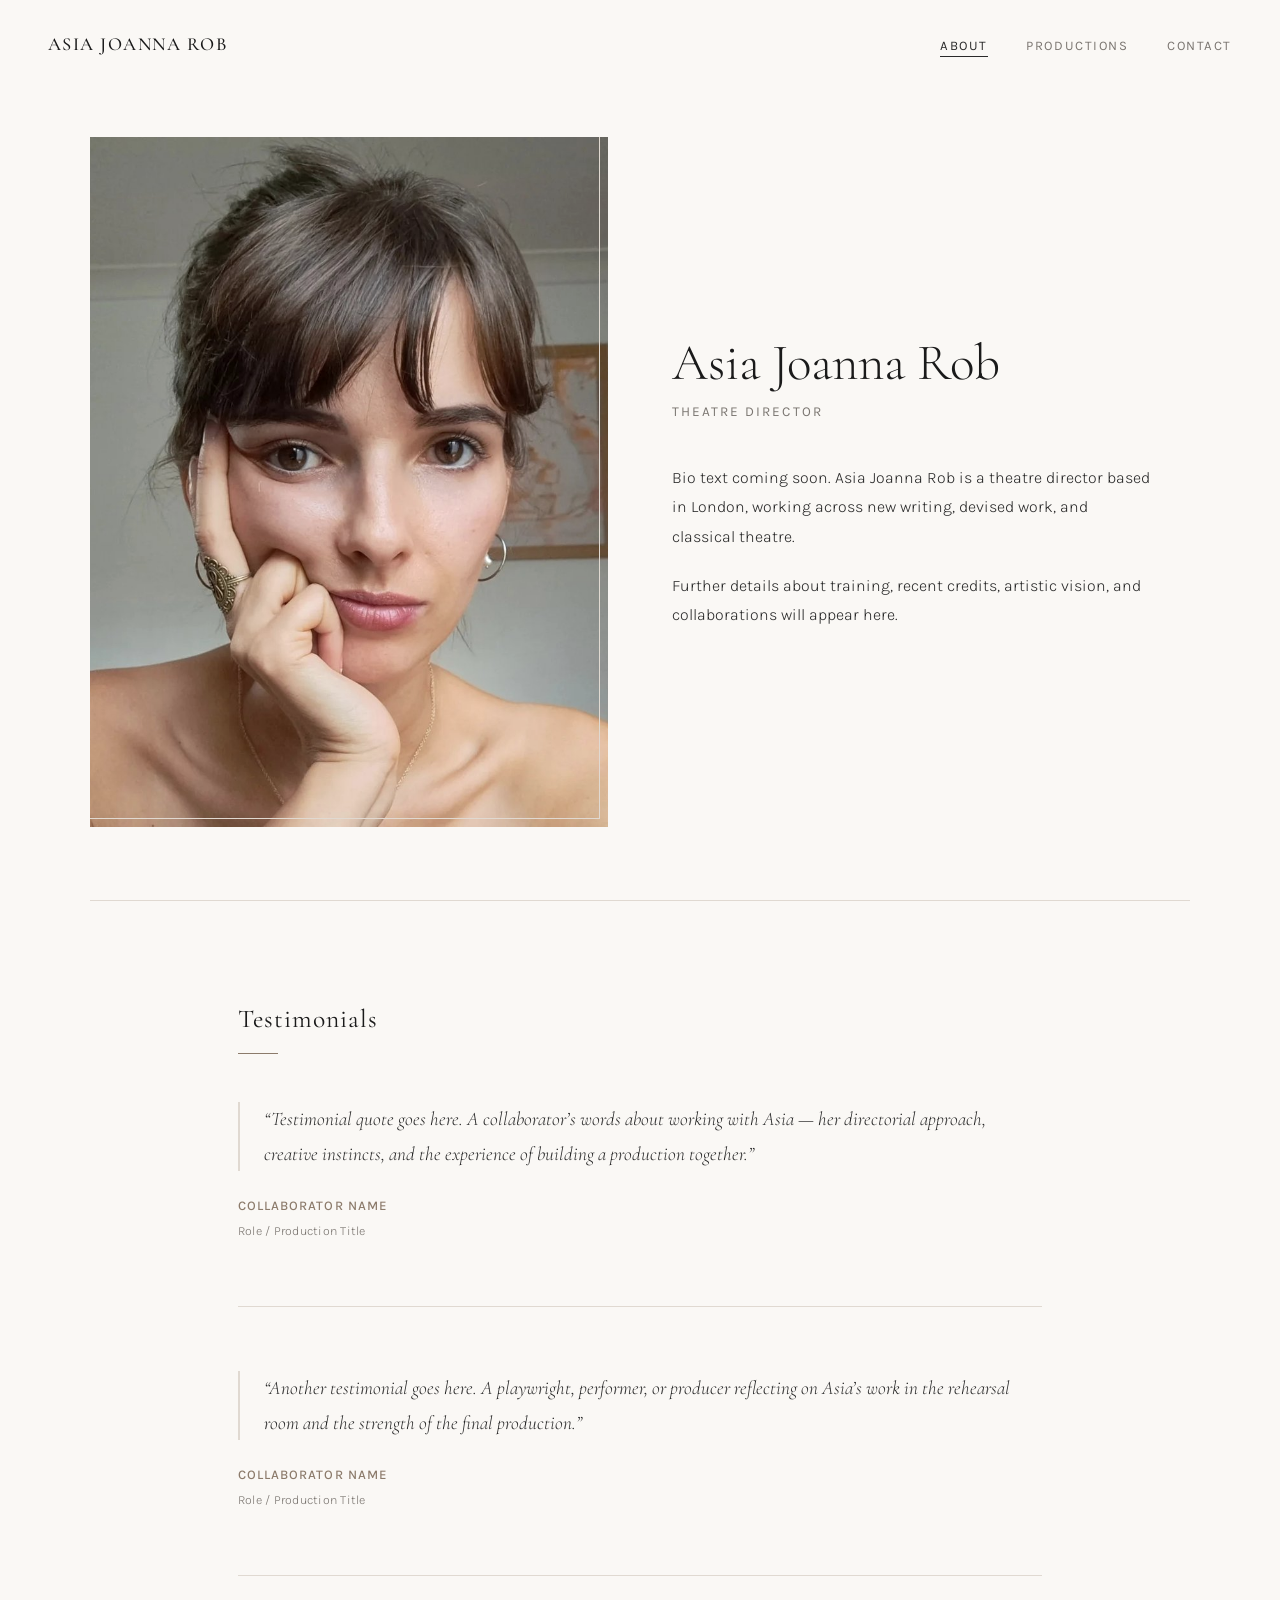
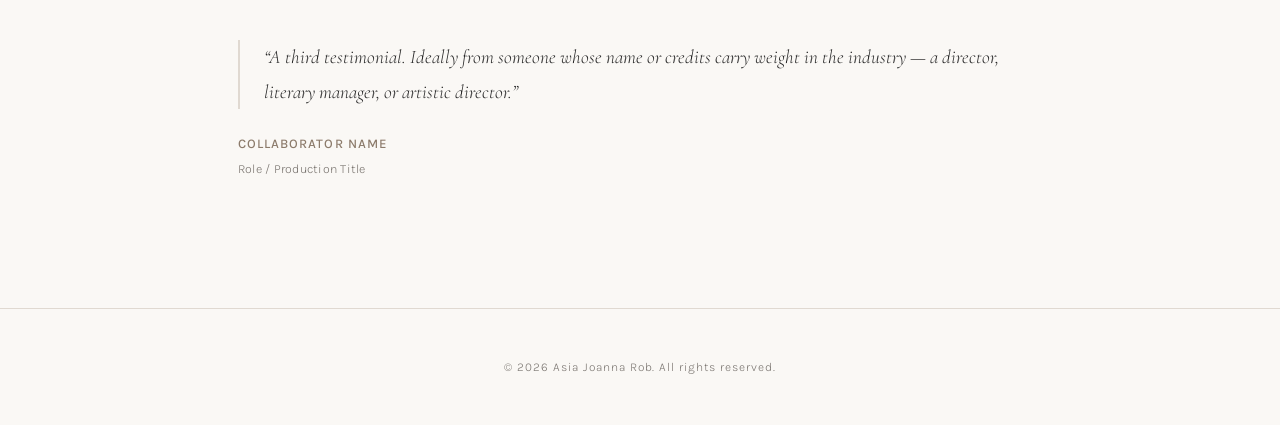
==== index.html @ 61a6a807 "Update index.html" ====
<!DOCTYPE html>
<html lang="en">
<head>
  <meta charset="UTF-8">
  <meta name="viewport" content="width=device-width, initial-scale=1.0">
  <title>Asia Joanna Rob — Theatre Director</title>
  <style>
/* =========================================
   Asia Joanna Rob — Portfolio
   Aesthetic: Refined theatrical minimalism
   ========================================= */

@import url('https://fonts.googleapis.com/css2?family=Cormorant+Garamond:ital,wght@0,300;0,400;0,500;0,600;1,300;1,400;1,500&family=Karla:wght@300;400;500&display=swap');

:root {
  --cream: #F5F0EB;
  --warm-white: #FAF8F5;
  --charcoal: #2A2A2A;
  --soft-black: #1A1A1A;
  --muted: #7A7570;
  --accent: #8C7B6B;
  --border: #E0D9D1;
  --serif: 'Cormorant Garamond', Georgia, serif;
  --sans: 'Karla', 'Helvetica Neue', sans-serif;
}

*, *::before, *::after {
  margin: 0;
  padding: 0;
  box-sizing: border-box;
}

html {
  scroll-behavior: smooth;
  font-size: 16px;
}

body {
  font-family: var(--sans);
  font-weight: 300;
  color: var(--charcoal);
  background-color: var(--warm-white);
  line-height: 1.7;
  -webkit-font-smoothing: antialiased;
}

::selection {
  background: var(--accent);
  color: var(--warm-white);
}

a {
  color: inherit;
  text-decoration: none;
}

img {
  max-width: 100%;
  display: block;
}

/* ---- NAV ---- */

.site-nav {
  position: fixed;
  top: 0;
  left: 0;
  right: 0;
  z-index: 100;
  padding: 1.8rem 3rem;
  display: flex;
  justify-content: space-between;
  align-items: center;
  background: rgba(250, 248, 245, 0.92);
  backdrop-filter: blur(12px);
  -webkit-backdrop-filter: blur(12px);
  border-bottom: 1px solid transparent;
  transition: border-color 0.4s ease, padding 0.3s ease;
}

.site-nav.scrolled {
  border-bottom-color: var(--border);
  padding: 1.2rem 3rem;
}

.site-nav__name {
  font-family: var(--serif);
  font-size: 1.15rem;
  font-weight: 500;
  letter-spacing: 0.08em;
  text-transform: uppercase;
  color: var(--soft-black);
}

.site-nav__links {
  display: flex;
  gap: 2.4rem;
  list-style: none;
}

.site-nav__links a {
  font-family: var(--sans);
  font-size: 0.82rem;
  font-weight: 400;
  letter-spacing: 0.12em;
  text-transform: uppercase;
  color: var(--muted);
  position: relative;
  transition: color 0.3s ease;
}

.site-nav__links a::after {
  content: '';
  position: absolute;
  bottom: -4px;
  left: 0;
  width: 0;
  height: 1px;
  background: var(--charcoal);
  transition: width 0.3s ease;
}

.site-nav__links a:hover,
.site-nav__links a.active {
  color: var(--charcoal);
}

.site-nav__links a:hover::after,
.site-nav__links a.active::after {
  width: 100%;
}

/* Mobile nav toggle */
.nav-toggle {
  display: none;
  background: none;
  border: none;
  cursor: pointer;
  width: 28px;
  height: 20px;
  position: relative;
}

.nav-toggle span {
  display: block;
  width: 100%;
  height: 1.5px;
  background: var(--charcoal);
  position: absolute;
  left: 0;
  transition: all 0.3s ease;
}

.nav-toggle span:nth-child(1) { top: 0; }
.nav-toggle span:nth-child(2) { top: 50%; transform: translateY(-50%); }
.nav-toggle span:nth-child(3) { bottom: 0; }

.nav-toggle.open span:nth-child(1) {
  top: 50%;
  transform: translateY(-50%) rotate(45deg);
}
.nav-toggle.open span:nth-child(2) { opacity: 0; }
.nav-toggle.open span:nth-child(3) {
  bottom: 50%;
  transform: translateY(50%) rotate(-45deg);
}

/* ---- HERO ---- */

.hero {
  min-height: 100vh;
  display: flex;
  align-items: center;
  justify-content: center;
  padding: 8rem 3rem 4rem;
}

.hero__inner {
  max-width: 1100px;
  width: 100%;
  display: grid;
  grid-template-columns: 1fr 1fr;
  gap: 4rem;
  align-items: center;
}

.hero__image-wrap {
  position: relative;
  overflow: hidden;
}

.hero__image-wrap::before {
  content: '';
  position: absolute;
  top: -8px;
  left: -8px;
  right: 8px;
  bottom: 8px;
  border: 1px solid var(--border);
  z-index: 1;
  pointer-events: none;
}

.hero__image {
  width: 100%;
  aspect-ratio: 3/4;
  object-fit: cover;
  filter: grayscale(10%) contrast(1.02);
  transition: filter 0.6s ease;
}

.hero__image:hover {
  filter: grayscale(0%) contrast(1.05);
}

.hero__text h1 {
  font-family: var(--serif);
  font-size: 3.2rem;
  font-weight: 300;
  line-height: 1.15;
  color: var(--soft-black);
  margin-bottom: 0.4rem;
}

.hero__text .subtitle {
  font-family: var(--sans);
  font-size: 0.85rem;
  font-weight: 400;
  letter-spacing: 0.15em;
  text-transform: uppercase;
  color: var(--muted);
  margin-bottom: 2.5rem;
}

.hero__text .bio {
  font-size: 1rem;
  line-height: 1.85;
  color: var(--charcoal);
  max-width: 480px;
}

.hero__text .bio p + p {
  margin-top: 1.2rem;
}

.hero__text .bio em {
  font-style: italic;
}

/* ---- SECTIONS ---- */

.section {
  padding: 6rem 3rem;
  max-width: 1100px;
  margin: 0 auto;
}

.section--wide {
  max-width: 1200px;
}

.section__heading {
  font-family: var(--serif);
  font-size: 1.6rem;
  font-weight: 400;
  letter-spacing: 0.04em;
  color: var(--soft-black);
  margin-bottom: 3rem;
  position: relative;
  display: inline-block;
}

.section__heading::after {
  content: '';
  display: block;
  width: 40px;
  height: 1px;
  background: var(--accent);
  margin-top: 0.8rem;
}

.divider {
  width: 100%;
  height: 1px;
  background: var(--border);
  max-width: 1100px;
  margin: 0 auto;
}

/* ---- TESTIMONIALS ---- */

.testimonials {
  padding: 6rem 3rem;
  max-width: 900px;
  margin: 0 auto;
}

.testimonial {
  margin-bottom: 4rem;
  padding-bottom: 4rem;
  border-bottom: 1px solid var(--border);
}

.testimonial:last-child {
  border-bottom: none;
  margin-bottom: 0;
  padding-bottom: 0;
}

.testimonial__quote {
  font-family: var(--serif);
  font-size: 1.2rem;
  font-weight: 300;
  font-style: italic;
  line-height: 1.8;
  color: var(--charcoal);
  margin-bottom: 1.5rem;
  position: relative;
  padding-left: 1.5rem;
  border-left: 2px solid var(--border);
}

.testimonial__attribution {
  font-family: var(--sans);
  font-size: 0.82rem;
  font-weight: 500;
  letter-spacing: 0.08em;
  text-transform: uppercase;
  color: var(--accent);
}

.testimonial__role {
  font-family: var(--sans);
  font-size: 0.78rem;
  font-weight: 300;
  color: var(--muted);
  margin-top: 0.2rem;
  text-transform: none;
  letter-spacing: 0.02em;
}

/* ---- PRODUCTIONS ---- */

.productions-grid {
  display: grid;
  grid-template-columns: repeat(auto-fill, minmax(320px, 1fr));
  gap: 2.5rem;
}

.production-card {
  position: relative;
  overflow: hidden;
  background: var(--cream);
  transition: transform 0.3s ease;
}

.production-card:hover {
  transform: translateY(-3px);
}

.production-card__image {
  width: 100%;
  aspect-ratio: 16/10;
  object-fit: cover;
  background: var(--border);
  transition: filter 0.4s ease;
}

.production-card:hover .production-card__image {
  filter: contrast(1.05);
}

.production-card__info {
  padding: 1.5rem;
}

.production-card__title {
  font-family: var(--serif);
  font-size: 1.3rem;
  font-weight: 400;
  font-style: italic;
  color: var(--soft-black);
  margin-bottom: 0.3rem;
}

.production-card__meta {
  font-family: var(--sans);
  font-size: 0.78rem;
  font-weight: 400;
  letter-spacing: 0.06em;
  text-transform: uppercase;
  color: var(--muted);
  line-height: 1.6;
}

.production-card__desc {
  font-size: 0.9rem;
  line-height: 1.7;
  color: var(--charcoal);
  margin-top: 0.8rem;
}

/* Placeholder image state */
.production-card__placeholder {
  width: 100%;
  aspect-ratio: 16/10;
  background: linear-gradient(135deg, var(--cream) 0%, var(--border) 100%);
  display: flex;
  align-items: center;
  justify-content: center;
  font-family: var(--serif);
  font-size: 1rem;
  font-style: italic;
  color: var(--muted);
}

/* ---- CONTACT ---- */

.contact-content {
  max-width: 600px;
}

.contact-content p {
  font-size: 1.05rem;
  line-height: 1.85;
  margin-bottom: 2rem;
}

.contact-content a.email-link {
  font-family: var(--serif);
  font-size: 1.6rem;
  font-weight: 400;
  color: var(--soft-black);
  border-bottom: 1px solid var(--border);
  padding-bottom: 4px;
  transition: border-color 0.3s ease;
  display: inline-block;
}

.contact-content a.email-link:hover {
  border-color: var(--charcoal);
}

.contact-socials {
  margin-top: 3rem;
  display: flex;
  gap: 1.5rem;
}

.contact-socials a {
  font-size: 0.82rem;
  font-weight: 400;
  letter-spacing: 0.1em;
  text-transform: uppercase;
  color: var(--muted);
  transition: color 0.3s ease;
}

.contact-socials a:hover {
  color: var(--charcoal);
}

/* ---- FOOTER ---- */

.site-footer {
  padding: 3rem;
  text-align: center;
  font-size: 0.75rem;
  letter-spacing: 0.08em;
  color: var(--muted);
  border-top: 1px solid var(--border);
  margin-top: 2rem;
}

/* ---- PAGE HEADER (non-home pages) ---- */

.page-header {
  padding: 10rem 3rem 4rem;
  max-width: 1100px;
  margin: 0 auto;
}

.page-header h1 {
  font-family: var(--serif);
  font-size: 2.8rem;
  font-weight: 300;
  color: var(--soft-black);
}

.page-header h1::after {
  content: '';
  display: block;
  width: 50px;
  height: 1px;
  background: var(--accent);
  margin-top: 1rem;
}

/* ---- ANIMATIONS ---- */

.fade-in {
  opacity: 0;
  transform: translateY(20px);
  transition: opacity 0.8s ease, transform 0.8s ease;
}

.fade-in.visible {
  opacity: 1;
  transform: translateY(0);
}

.stagger-1 { transition-delay: 0.1s; }
.stagger-2 { transition-delay: 0.25s; }
.stagger-3 { transition-delay: 0.4s; }
.stagger-4 { transition-delay: 0.55s; }

/* ---- RESPONSIVE ---- */

@media (max-width: 768px) {
  .site-nav {
    padding: 1.4rem 1.5rem;
  }

  .site-nav.scrolled {
    padding: 1rem 1.5rem;
  }

  .site-nav__links {
    position: fixed;
    top: 0;
    left: 0;
    right: 0;
    bottom: 0;
    background: var(--warm-white);
    flex-direction: column;
    align-items: center;
    justify-content: center;
    gap: 2rem;
    opacity: 0;
    pointer-events: none;
    transition: opacity 0.3s ease;
  }

  .site-nav__links.open {
    opacity: 1;
    pointer-events: all;
  }

  .site-nav__links a {
    font-size: 1rem;
    letter-spacing: 0.15em;
  }

  .nav-toggle {
    display: block;
    z-index: 101;
  }

  .hero {
    padding: 7rem 1.5rem 3rem;
    min-height: auto;
  }

  .hero__inner {
    grid-template-columns: 1fr;
    gap: 2.5rem;
  }

  .hero__text h1 {
    font-size: 2.4rem;
  }

  .page-header {
    padding: 8rem 1.5rem 3rem;
  }

  .page-header h1 {
    font-size: 2rem;
  }

  .section,
  .testimonials {
    padding: 4rem 1.5rem;
  }

  .productions-grid {
    grid-template-columns: 1fr;
  }

  .section__heading {
    font-size: 1.35rem;
  }

  .testimonial__quote {
    font-size: 1.05rem;
  }

  .contact-content a.email-link {
    font-size: 1.2rem;
  }
}

@media (max-width: 480px) {
  .hero__text h1 {
    font-size: 2rem;
  }

  .site-nav__name {
    font-size: 0.95rem;
  }
}

</style>
</head>
<body>

  <!-- NAV -->
  <nav class="site-nav" id="nav">
    <a href="index.html" class="site-nav__name">Asia Joanna Rob</a>
    <button class="nav-toggle" id="navToggle" aria-label="Toggle menu">
      <span></span><span></span><span></span>
    </button>
    <ul class="site-nav__links" id="navLinks">
      <li><a href="index.html" class="active">About</a></li>
      <li><a href="productions.html">Productions</a></li>
      <li><a href="contact.html">Contact</a></li>
    </ul>
  </nav>

  <!-- HERO / ABOUT -->
  <section class="hero">
    <div class="hero__inner">
      <div class="hero__image-wrap fade-in">
      <img src="591775529_18542290525037859_8936374319807735660_n.jpg" alt="Asia Joanna Rob" class="hero__image">
      </div>
      <div class="hero__text fade-in stagger-2">
        <h1>Asia Joanna Rob</h1>
        <p class="subtitle">Theatre Director</p>
        <div class="bio">
          <p>
            Bio text coming soon. Asia Joanna Rob is a theatre director based in London,
            working across new writing, devised work, and classical theatre.
          </p>
          <p>
            <!-- REPLACE: Add full bio here when content is provided -->
            Further details about training, recent credits, artistic vision, and
            collaborations will appear here.
          </p>
        </div>
      </div>
    </div>
  </section>

  <div class="divider"></div>

  <!-- TESTIMONIALS -->
  <section class="testimonials">
    <h2 class="section__heading fade-in">Testimonials</h2>

    <div class="testimonial fade-in">
      <p class="testimonial__quote">
        <!-- REPLACE: Add real testimonial quote -->
        &ldquo;Testimonial quote goes here. A collaborator&rsquo;s words about working with
        Asia — her directorial approach, creative instincts, and the experience of building
        a production together.&rdquo;
      </p>
      <p class="testimonial__attribution">Collaborator Name</p>
      <p class="testimonial__role">Role / Production Title</p>
    </div>

    <div class="testimonial fade-in">
      <p class="testimonial__quote">
        <!-- REPLACE: Add real testimonial quote -->
        &ldquo;Another testimonial goes here. A playwright, performer, or producer reflecting
        on Asia&rsquo;s work in the rehearsal room and the strength of the final production.&rdquo;
      </p>
      <p class="testimonial__attribution">Collaborator Name</p>
      <p class="testimonial__role">Role / Production Title</p>
    </div>

    <div class="testimonial fade-in">
      <p class="testimonial__quote">
        <!-- REPLACE: Add real testimonial quote -->
        &ldquo;A third testimonial. Ideally from someone whose name or credits carry weight
        in the industry — a director, literary manager, or artistic director.&rdquo;
      </p>
      <p class="testimonial__attribution">Collaborator Name</p>
      <p class="testimonial__role">Role / Production Title</p>
    </div>
  </section>

  <!-- FOOTER -->
  <footer class="site-footer">
    &copy; 2026 Asia Joanna Rob. All rights reserved.
  </footer>

  <script>
    // Nav scroll effect
    const nav = document.getElementById('nav');
    window.addEventListener('scroll', () => {
      nav.classList.toggle('scrolled', window.scrollY > 40);
    });

    // Mobile nav toggle
    const toggle = document.getElementById('navToggle');
    const links = document.getElementById('navLinks');
    toggle.addEventListener('click', () => {
      toggle.classList.toggle('open');
      links.classList.toggle('open');
    });
    links.querySelectorAll('a').forEach(a => {
      a.addEventListener('click', () => {
        toggle.classList.remove('open');
        links.classList.remove('open');
      });
    });

    // Fade-in on scroll
    const observer = new IntersectionObserver((entries) => {
      entries.forEach(entry => {
        if (entry.isIntersecting) {
          entry.target.classList.add('visible');
        }
      });
    }, { threshold: 0.15 });

    document.querySelectorAll('.fade-in').forEach(el => observer.observe(el));
  </script>

</body>
</html>
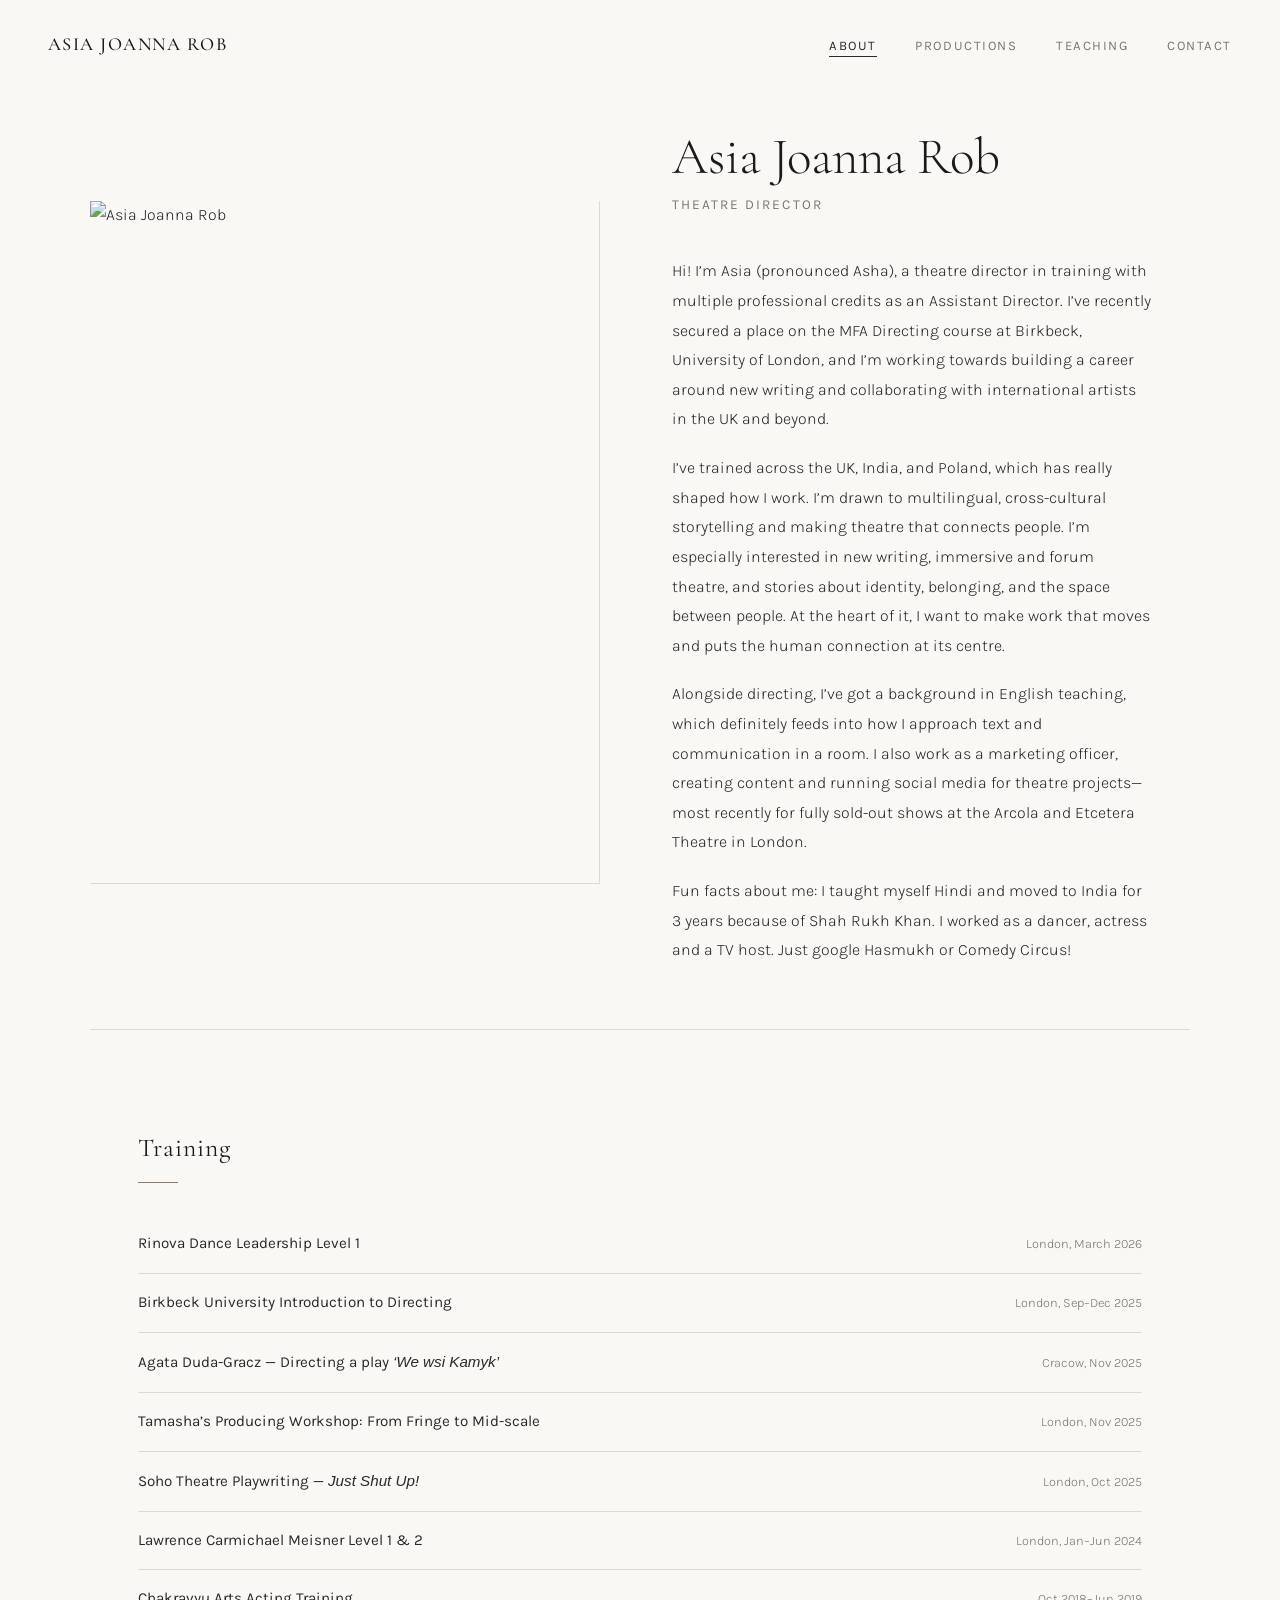
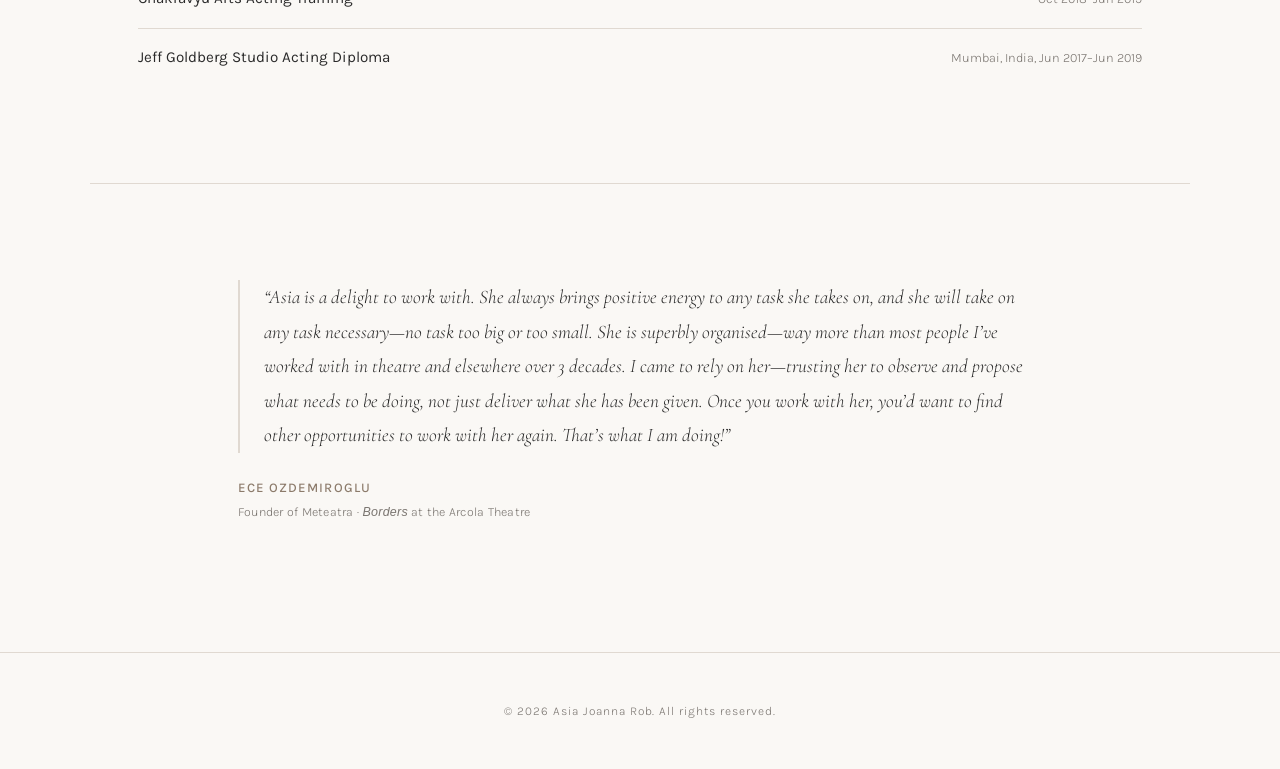
==== commit 838e5338: "Rename index (3).html to index.html" ====
--- a/index.html
+++ b/index.html
@@ -458,6 +458,203 @@
 
 .contact-socials a:hover {
   color: var(--charcoal);
+}
+
+/* ---- TRAINING LIST ---- */
+
+.training-list {
+  display: flex;
+  flex-direction: column;
+  gap: 0;
+}
+
+.training-item {
+  padding: 1rem 0;
+  border-bottom: 1px solid var(--border);
+  display: flex;
+  justify-content: space-between;
+  align-items: baseline;
+  gap: 2rem;
+}
+
+.training-item:first-child {
+  padding-top: 0;
+}
+
+.training-item:last-child {
+  border-bottom: none;
+}
+
+.training-item__name {
+  font-family: var(--sans);
+  font-size: 0.95rem;
+  font-weight: 400;
+  color: var(--charcoal);
+}
+
+.training-item__name em {
+  font-style: italic;
+}
+
+.training-item__detail {
+  font-family: var(--sans);
+  font-size: 0.8rem;
+  font-weight: 300;
+  color: var(--muted);
+  white-space: nowrap;
+}
+
+@media (max-width: 768px) {
+  .training-item {
+    flex-direction: column;
+    gap: 0.2rem;
+  }
+}
+
+/* ---- CAROUSEL ---- */
+
+.carousel {
+  position: relative;
+  max-width: 900px;
+  margin: 0 auto;
+  padding: 0 3rem;
+  overflow: hidden;
+}
+
+.carousel__track {
+  display: flex;
+  transition: transform 0.5s ease;
+}
+
+.carousel__slide {
+  min-width: 100%;
+  padding: 0 0.25rem;
+}
+
+.carousel__slide img {
+  width: 100%;
+  aspect-ratio: 16/10;
+  object-fit: cover;
+  background: var(--cream);
+}
+
+.carousel__btn {
+  position: absolute;
+  top: 50%;
+  transform: translateY(-50%);
+  width: 44px;
+  height: 44px;
+  border: 1px solid var(--border);
+  background: rgba(250, 248, 245, 0.9);
+  backdrop-filter: blur(6px);
+  color: var(--charcoal);
+  font-size: 1.1rem;
+  cursor: pointer;
+  display: flex;
+  align-items: center;
+  justify-content: center;
+  transition: background 0.3s ease, border-color 0.3s ease;
+  z-index: 2;
+}
+
+.carousel__btn:hover {
+  background: var(--cream);
+  border-color: var(--accent);
+}
+
+.carousel__btn--prev { left: 0.5rem; }
+.carousel__btn--next { right: 0.5rem; }
+
+.carousel__dots {
+  display: flex;
+  justify-content: center;
+  gap: 0.5rem;
+  margin-top: 1.2rem;
+}
+
+.carousel__dot {
+  width: 8px;
+  height: 8px;
+  border-radius: 50%;
+  border: 1px solid var(--border);
+  background: transparent;
+  cursor: pointer;
+  padding: 0;
+  transition: background 0.3s ease, border-color 0.3s ease;
+}
+
+.carousel__dot.active {
+  background: var(--accent);
+  border-color: var(--accent);
+}
+
+@media (max-width: 768px) {
+  .carousel {
+    padding: 0 1.5rem;
+  }
+  .carousel__btn {
+    width: 36px;
+    height: 36px;
+    font-size: 0.9rem;
+  }
+  .carousel__btn--prev { left: 0.25rem; }
+  .carousel__btn--next { right: 0.25rem; }
+}
+
+/* ---- TEACHING ---- */
+
+.teaching-content .bio {
+  font-size: 1.05rem;
+  line-height: 1.85;
+  max-width: 680px;
+}
+
+.teaching-content .bio p + p {
+  margin-top: 1.2rem;
+}
+
+.teaching-list {
+  display: flex;
+  flex-direction: column;
+  gap: 0;
+}
+
+.teaching-item {
+  padding: 2rem 0;
+  border-bottom: 1px solid var(--border);
+}
+
+.teaching-item:first-child {
+  padding-top: 0;
+}
+
+.teaching-item:last-child {
+  border-bottom: none;
+}
+
+.teaching-item__title {
+  font-family: var(--serif);
+  font-size: 1.25rem;
+  font-weight: 400;
+  color: var(--soft-black);
+  margin-bottom: 0.2rem;
+}
+
+.teaching-item__meta {
+  font-family: var(--sans);
+  font-size: 0.78rem;
+  font-weight: 400;
+  letter-spacing: 0.06em;
+  text-transform: uppercase;
+  color: var(--muted);
+  margin-bottom: 0.6rem;
+}
+
+.teaching-item__desc {
+  font-size: 0.95rem;
+  line-height: 1.75;
+  color: var(--charcoal);
+  max-width: 600px;
 }
 
 /* ---- FOOTER ---- */
@@ -614,7 +811,6 @@
 </head>
 <body>
 
-  <!-- NAV -->
   <nav class="site-nav" id="nav">
     <a href="index.html" class="site-nav__name">Asia Joanna Rob</a>
     <button class="nav-toggle" id="navToggle" aria-label="Toggle menu">
@@ -623,28 +819,46 @@
     <ul class="site-nav__links" id="navLinks">
       <li><a href="index.html" class="active">About</a></li>
       <li><a href="productions.html">Productions</a></li>
+      <li><a href="teaching.html">Teaching</a></li>
       <li><a href="contact.html">Contact</a></li>
     </ul>
   </nav>
 
-  <!-- HERO / ABOUT -->
   <section class="hero">
     <div class="hero__inner">
       <div class="hero__image-wrap fade-in">
-      <img src="591775529_18542290525037859_8936374319807735660_n.jpg" alt="Asia Joanna Rob" class="hero__image">
+        <img src="images/Profile_3.jpg" alt="Asia Joanna Rob" class="hero__image">
       </div>
       <div class="hero__text fade-in stagger-2">
         <h1>Asia Joanna Rob</h1>
         <p class="subtitle">Theatre Director</p>
         <div class="bio">
           <p>
-            Bio text coming soon. Asia Joanna Rob is a theatre director based in London,
-            working across new writing, devised work, and classical theatre.
+            Hi! I&rsquo;m Asia (pronounced Asha), a theatre director in training with
+            multiple professional credits as an Assistant Director. I&rsquo;ve recently
+            secured a place on the MFA Directing course at Birkbeck, University of
+            London, and I&rsquo;m working towards building a career around new writing
+            and collaborating with international artists in the UK and beyond.
           </p>
           <p>
-            <!-- REPLACE: Add full bio here when content is provided -->
-            Further details about training, recent credits, artistic vision, and
-            collaborations will appear here.
+            I&rsquo;ve trained across the UK, India, and Poland, which has really shaped
+            how I work. I&rsquo;m drawn to multilingual, cross-cultural storytelling and
+            making theatre that connects people. I&rsquo;m especially interested in new
+            writing, immersive and forum theatre, and stories about identity, belonging,
+            and the space between people. At the heart of it, I want to make work that
+            moves and puts the human connection at its centre.
+          </p>
+          <p>
+            Alongside directing, I&rsquo;ve got a background in English teaching, which
+            definitely feeds into how I approach text and communication in a room. I also
+            work as a marketing officer, creating content and running social media for
+            theatre projects&mdash;most recently for fully sold-out shows at the Arcola
+            and Etcetera Theatre in London.
+          </p>
+          <p>
+            Fun facts about me: I taught myself Hindi and moved to India for 3 years
+            because of Shah Rukh Khan. I worked as a dancer, actress and a TV host. Just
+            google Hasmukh or Comedy Circus!
           </p>
         </div>
       </div>
@@ -653,79 +867,75 @@
 
   <div class="divider"></div>
 
-  <!-- TESTIMONIALS -->
+  <section class="section">
+    <h2 class="section__heading fade-in">Training</h2>
+    <div class="training-list fade-in stagger-1">
+      <div class="training-item">
+        <span class="training-item__name">Rinova Dance Leadership Level 1</span>
+        <span class="training-item__detail">London, March 2026</span>
+      </div>
+      <div class="training-item">
+        <span class="training-item__name">Birkbeck University Introduction to Directing</span>
+        <span class="training-item__detail">London, Sep&ndash;Dec 2025</span>
+      </div>
+      <div class="training-item">
+        <span class="training-item__name">Agata Duda-Gracz &mdash; Directing a play <em>&lsquo;We wsi Kamyk&rsquo;</em></span>
+        <span class="training-item__detail">Cracow, Nov 2025</span>
+      </div>
+      <div class="training-item">
+        <span class="training-item__name">Tamasha&rsquo;s Producing Workshop: From Fringe to Mid-scale</span>
+        <span class="training-item__detail">London, Nov 2025</span>
+      </div>
+      <div class="training-item">
+        <span class="training-item__name">Soho Theatre Playwriting &mdash; <em>Just Shut Up!</em></span>
+        <span class="training-item__detail">London, Oct 2025</span>
+      </div>
+      <div class="training-item">
+        <span class="training-item__name">Lawrence Carmichael Meisner Level 1 &amp; 2</span>
+        <span class="training-item__detail">London, Jan&ndash;Jun 2024</span>
+      </div>
+      <div class="training-item">
+        <span class="training-item__name">Chakravyu Arts Acting Training</span>
+        <span class="training-item__detail">Oct 2018&ndash;Jun 2019</span>
+      </div>
+      <div class="training-item">
+        <span class="training-item__name">Jeff Goldberg Studio Acting Diploma</span>
+        <span class="training-item__detail">Mumbai, India, Jun 2017&ndash;Jun 2019</span>
+      </div>
+    </div>
+  </section>
+
+  <div class="divider"></div>
+
   <section class="testimonials">
-    <h2 class="section__heading fade-in">Testimonials</h2>
-
     <div class="testimonial fade-in">
       <p class="testimonial__quote">
-        <!-- REPLACE: Add real testimonial quote -->
-        &ldquo;Testimonial quote goes here. A collaborator&rsquo;s words about working with
-        Asia — her directorial approach, creative instincts, and the experience of building
-        a production together.&rdquo;
+        &ldquo;Asia is a delight to work with. She always brings positive energy to any
+        task she takes on, and she will take on any task necessary&mdash;no task too big
+        or too small. She is superbly organised&mdash;way more than most people I&rsquo;ve
+        worked with in theatre and elsewhere over 3 decades. I came to rely on
+        her&mdash;trusting her to observe and propose what needs to be doing, not just
+        deliver what she has been given. Once you work with her, you&rsquo;d want to find
+        other opportunities to work with her again. That&rsquo;s what I am doing!&rdquo;
       </p>
-      <p class="testimonial__attribution">Collaborator Name</p>
-      <p class="testimonial__role">Role / Production Title</p>
-    </div>
-
-    <div class="testimonial fade-in">
-      <p class="testimonial__quote">
-        <!-- REPLACE: Add real testimonial quote -->
-        &ldquo;Another testimonial goes here. A playwright, performer, or producer reflecting
-        on Asia&rsquo;s work in the rehearsal room and the strength of the final production.&rdquo;
-      </p>
-      <p class="testimonial__attribution">Collaborator Name</p>
-      <p class="testimonial__role">Role / Production Title</p>
-    </div>
-
-    <div class="testimonial fade-in">
-      <p class="testimonial__quote">
-        <!-- REPLACE: Add real testimonial quote -->
-        &ldquo;A third testimonial. Ideally from someone whose name or credits carry weight
-        in the industry — a director, literary manager, or artistic director.&rdquo;
-      </p>
-      <p class="testimonial__attribution">Collaborator Name</p>
-      <p class="testimonial__role">Role / Production Title</p>
+      <p class="testimonial__attribution">Ece Ozdemiroglu</p>
+      <p class="testimonial__role">Founder of Meteatra &middot; <em>Borders</em> at the Arcola Theatre</p>
     </div>
   </section>
 
-  <!-- FOOTER -->
   <footer class="site-footer">
     &copy; 2026 Asia Joanna Rob. All rights reserved.
   </footer>
 
   <script>
-    // Nav scroll effect
     const nav = document.getElementById('nav');
-    window.addEventListener('scroll', () => {
-      nav.classList.toggle('scrolled', window.scrollY > 40);
-    });
-
-    // Mobile nav toggle
+    window.addEventListener('scroll', () => nav.classList.toggle('scrolled', window.scrollY > 40));
     const toggle = document.getElementById('navToggle');
     const links = document.getElementById('navLinks');
-    toggle.addEventListener('click', () => {
-      toggle.classList.toggle('open');
-      links.classList.toggle('open');
-    });
-    links.querySelectorAll('a').forEach(a => {
-      a.addEventListener('click', () => {
-        toggle.classList.remove('open');
-        links.classList.remove('open');
-      });
-    });
-
-    // Fade-in on scroll
-    const observer = new IntersectionObserver((entries) => {
-      entries.forEach(entry => {
-        if (entry.isIntersecting) {
-          entry.target.classList.add('visible');
-        }
-      });
-    }, { threshold: 0.15 });
-
+    toggle.addEventListener('click', () => { toggle.classList.toggle('open'); links.classList.toggle('open'); });
+    links.querySelectorAll('a').forEach(a => a.addEventListener('click', () => { toggle.classList.remove('open'); links.classList.remove('open'); }));
+    const observer = new IntersectionObserver((entries) => { entries.forEach(entry => { if (entry.isIntersecting) entry.target.classList.add('visible'); }); }, { threshold: 0.15 });
     document.querySelectorAll('.fade-in').forEach(el => observer.observe(el));
   </script>
-
 </body>
 </html>
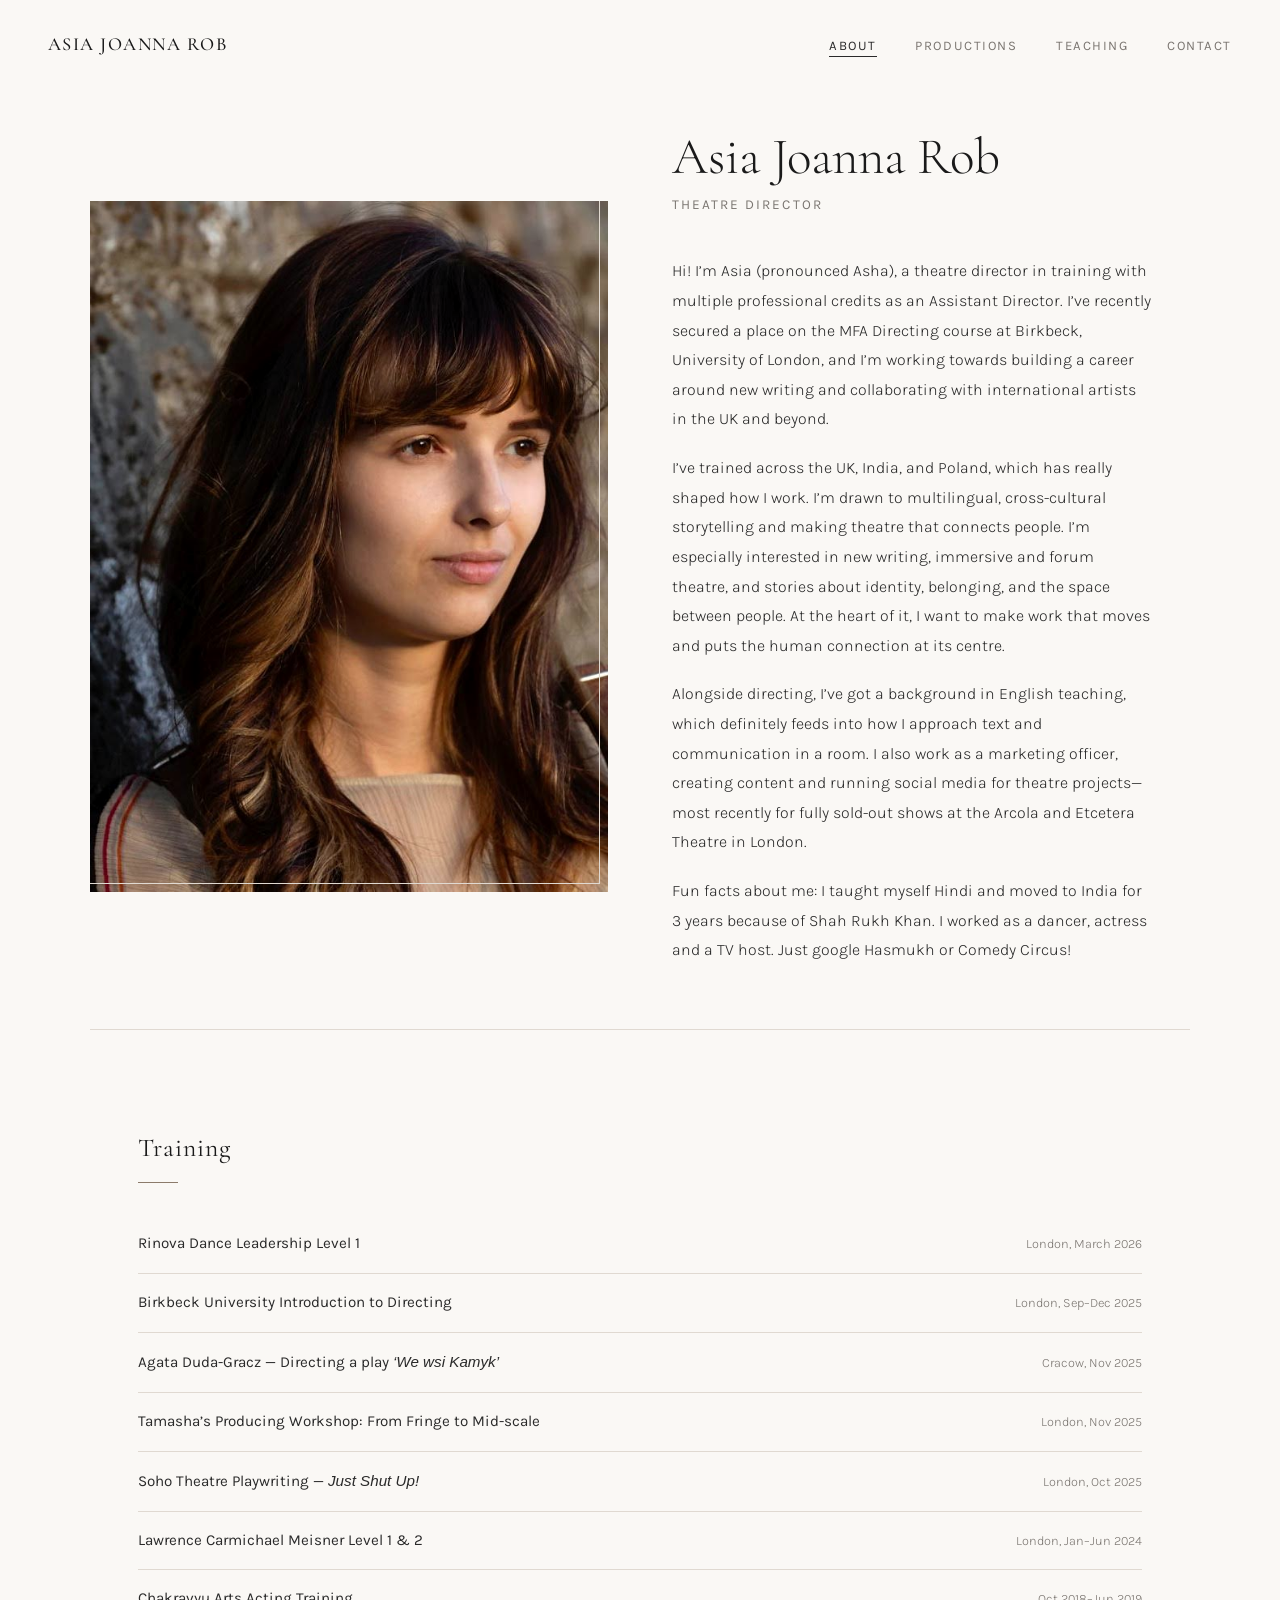
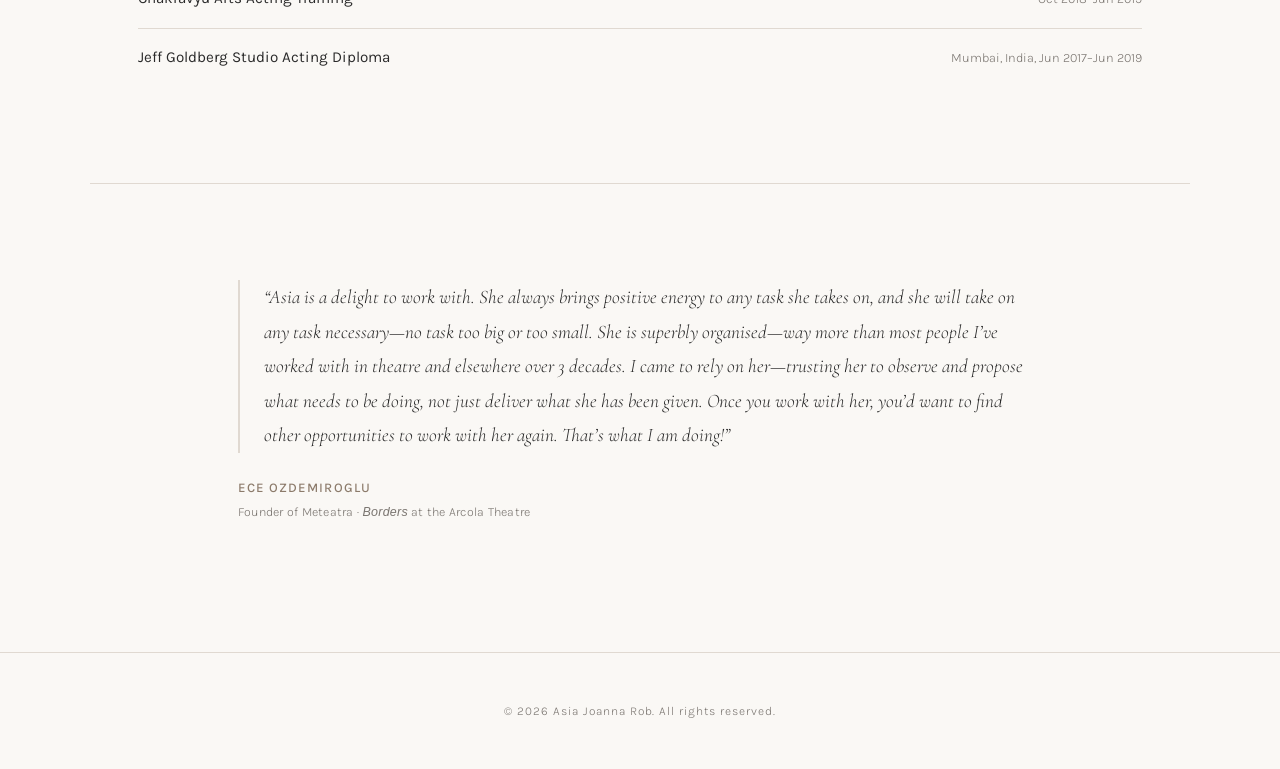
==== commit 44a2d1a1: "Rename index (4).html to index.html" ====
--- a/index.html
+++ b/index.html
@@ -412,6 +412,87 @@
   font-size: 1rem;
   font-style: italic;
   color: var(--muted);
+}
+
+/* ---- CARD CAROUSEL (mini, inside production cards) ---- */
+
+.card-carousel {
+  position: relative;
+  overflow: hidden;
+}
+
+.card-carousel__track {
+  display: flex;
+  transition: transform 0.4s ease;
+}
+
+.card-carousel__slide {
+  min-width: 100%;
+}
+
+.card-carousel__slide img {
+  width: 100%;
+  aspect-ratio: 16/10;
+  object-fit: cover;
+  background: var(--cream);
+}
+
+.card-carousel__btn {
+  position: absolute;
+  top: 50%;
+  transform: translateY(-50%);
+  width: 32px;
+  height: 32px;
+  border: 1px solid rgba(224, 217, 209, 0.7);
+  background: rgba(250, 248, 245, 0.85);
+  backdrop-filter: blur(4px);
+  color: var(--charcoal);
+  font-size: 0.85rem;
+  cursor: pointer;
+  display: flex;
+  align-items: center;
+  justify-content: center;
+  transition: background 0.3s ease, opacity 0.3s ease;
+  z-index: 2;
+  opacity: 0;
+}
+
+.card-carousel:hover .card-carousel__btn {
+  opacity: 1;
+}
+
+.card-carousel__btn:hover {
+  background: var(--cream);
+}
+
+.card-carousel__btn--prev { left: 0.4rem; }
+.card-carousel__btn--next { right: 0.4rem; }
+
+.card-carousel__dots {
+  position: absolute;
+  bottom: 0.6rem;
+  left: 0;
+  right: 0;
+  display: flex;
+  justify-content: center;
+  gap: 0.35rem;
+  z-index: 2;
+}
+
+.card-carousel__dot {
+  width: 6px;
+  height: 6px;
+  border-radius: 50%;
+  border: 1px solid rgba(255,255,255,0.6);
+  background: transparent;
+  cursor: pointer;
+  padding: 0;
+  transition: background 0.3s ease;
+}
+
+.card-carousel__dot.active {
+  background: rgba(255,255,255,0.9);
+  border-color: rgba(255,255,255,0.9);
 }
 
 /* ---- CONTACT ---- */
@@ -827,7 +908,7 @@
   <section class="hero">
     <div class="hero__inner">
       <div class="hero__image-wrap fade-in">
-        <img src="images/Profile_3.jpg" alt="Asia Joanna Rob" class="hero__image">
+        <img src="images/Profile 3.jpg" alt="Asia Joanna Rob" class="hero__image">
       </div>
       <div class="hero__text fade-in stagger-2">
         <h1>Asia Joanna Rob</h1>
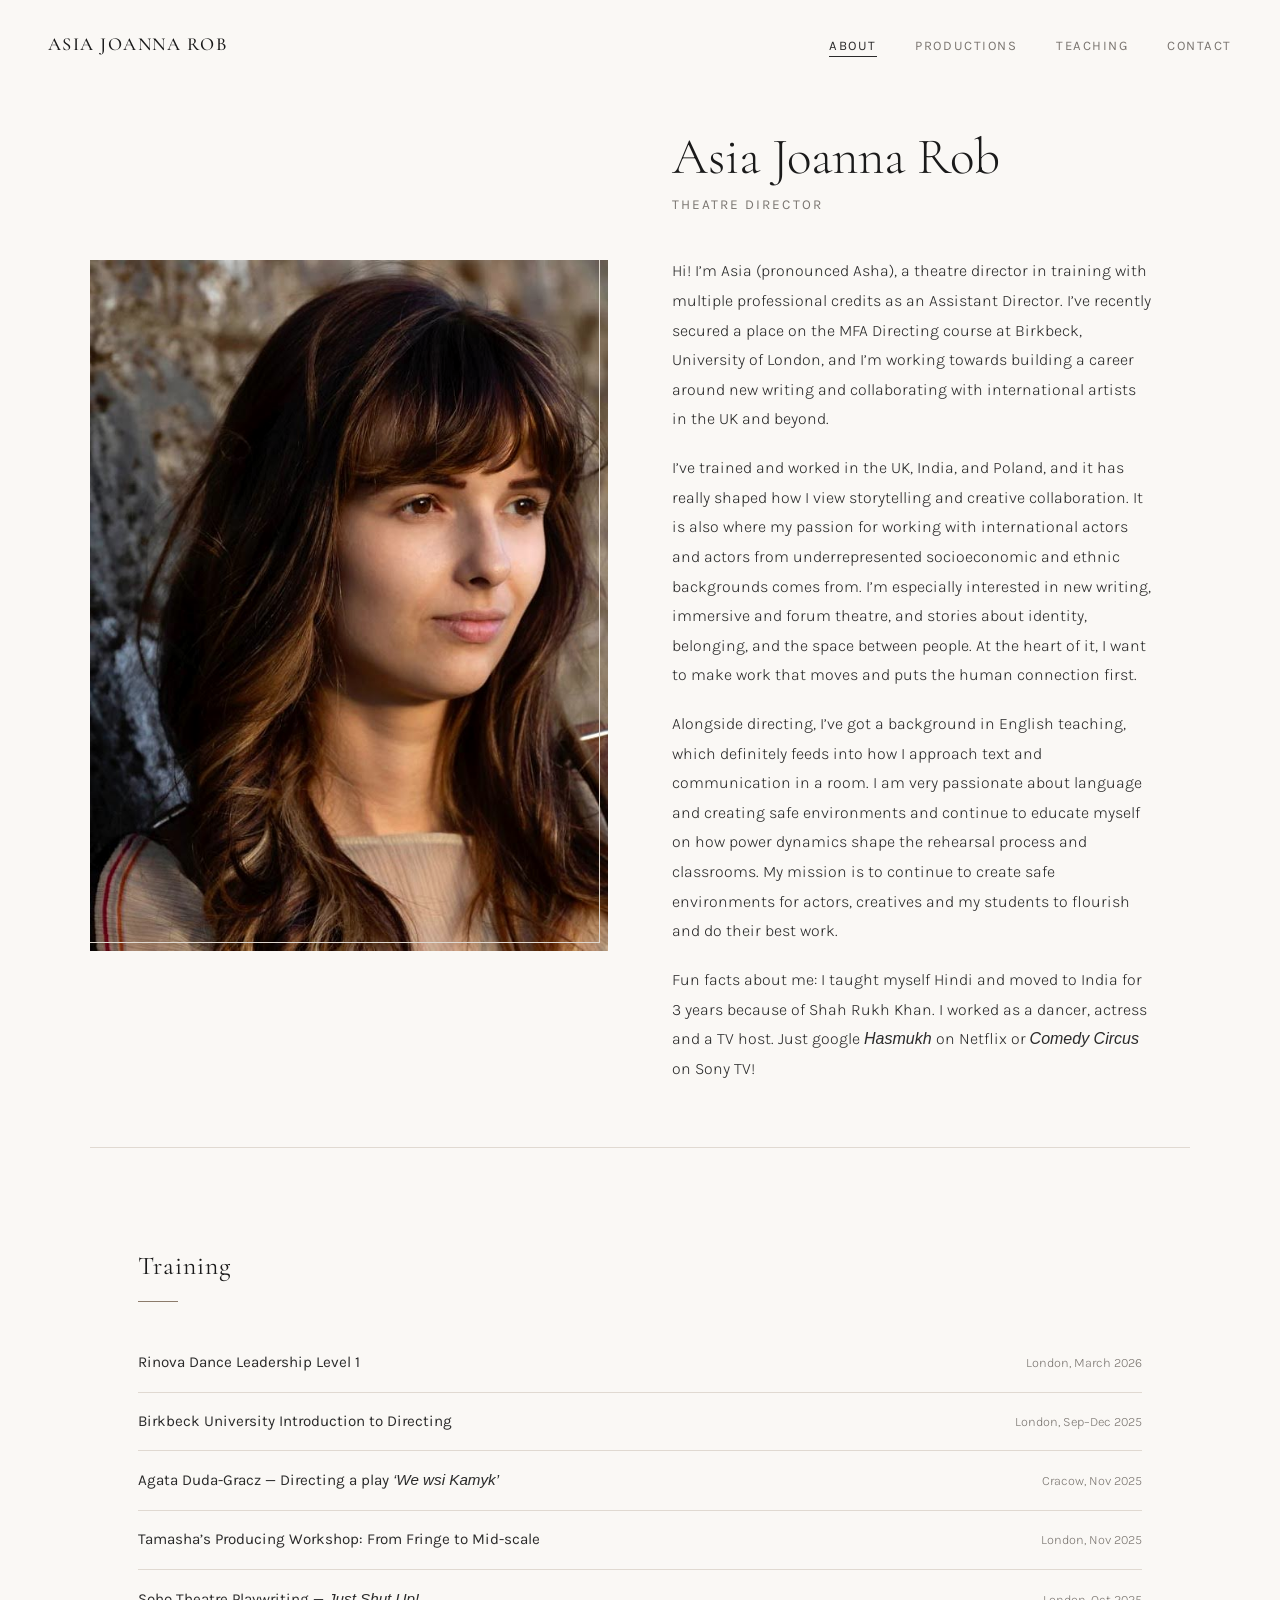
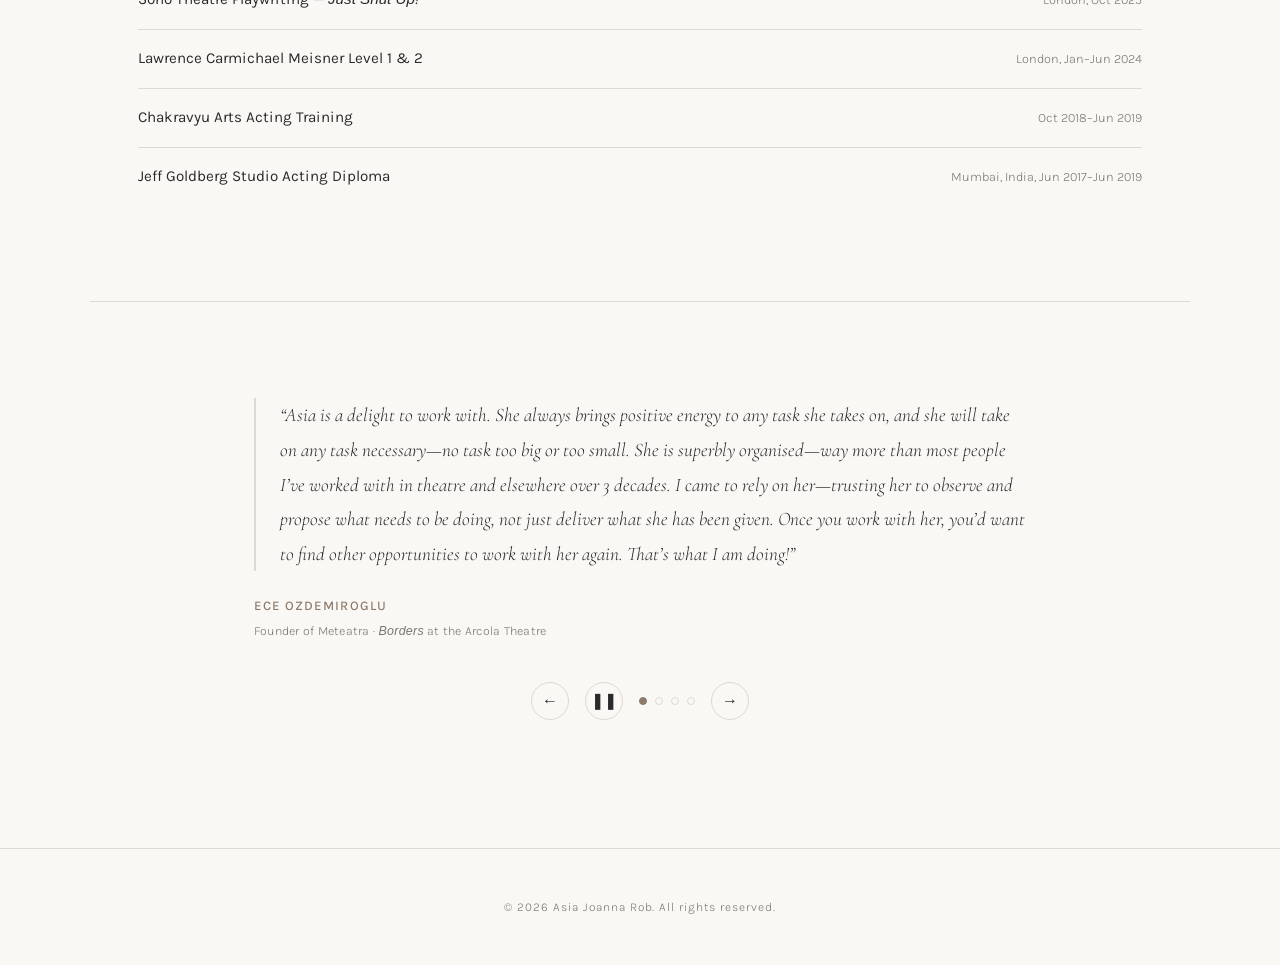
==== commit bde34cb4: "Update home, productions, teaching, contact - Replace home bio with new copy and rotate testimonials" ====
--- a/index.html
+++ b/index.html
@@ -295,16 +295,22 @@
   margin: 0 auto;
 }
 
+.testimonials-carousel {
+  position: relative;
+}
+
+.testimonials-carousel__viewport {
+  overflow: hidden;
+}
+
+.testimonials-carousel__track {
+  display: flex;
+  transition: transform 1.1s ease;
+}
+
 .testimonial {
-  margin-bottom: 4rem;
-  padding-bottom: 4rem;
-  border-bottom: 1px solid var(--border);
-}
-
-.testimonial:last-child {
-  border-bottom: none;
-  margin-bottom: 0;
-  padding-bottom: 0;
+  min-width: 100%;
+  padding: 0 1rem;
 }
 
 .testimonial__quote {
@@ -337,6 +343,56 @@
   margin-top: 0.2rem;
   text-transform: none;
   letter-spacing: 0.02em;
+}
+
+.testimonials-carousel__controls {
+  display: flex;
+  justify-content: center;
+  align-items: center;
+  gap: 1rem;
+  margin-top: 2.5rem;
+}
+
+.testimonials-carousel__btn {
+  width: 38px;
+  height: 38px;
+  border: 1px solid var(--border);
+  background: transparent;
+  color: var(--charcoal);
+  font-size: 1rem;
+  cursor: pointer;
+  display: flex;
+  align-items: center;
+  justify-content: center;
+  border-radius: 50%;
+  transition: background 0.3s ease, border-color 0.3s ease, color 0.3s ease;
+}
+
+.testimonials-carousel__btn:hover {
+  background: var(--cream);
+  border-color: var(--accent);
+  color: var(--soft-black);
+}
+
+.testimonials-carousel__dots {
+  display: flex;
+  gap: 0.5rem;
+}
+
+.testimonials-carousel__dot {
+  width: 8px;
+  height: 8px;
+  border-radius: 50%;
+  border: 1px solid var(--border);
+  background: transparent;
+  cursor: pointer;
+  padding: 0;
+  transition: background 0.3s ease, border-color 0.3s ease;
+}
+
+.testimonials-carousel__dot.active {
+  background: var(--accent);
+  border-color: var(--accent);
 }
 
 /* ---- PRODUCTIONS ---- */
@@ -795,8 +851,11 @@
 /* ---- RESPONSIVE ---- */
 
 @media (max-width: 768px) {
-  .site-nav {
+ .site-nav {
     padding: 1.4rem 1.5rem;
+    backdrop-filter: none;
+    -webkit-backdrop-filter: none;
+    background: #FAF8F5;
   }
 
   .site-nav.scrolled {
@@ -817,6 +876,8 @@
     opacity: 0;
     pointer-events: none;
     transition: opacity 0.3s ease;
+    z-index: 9999;
+    background: #FAF8F5;
   }
 
   .site-nav__links.open {
@@ -893,22 +954,22 @@
 <body>
 
   <nav class="site-nav" id="nav">
-    <a href="index.html" class="site-nav__name">Asia Joanna Rob</a>
+    <a href="/" class="site-nav__name">Asia Joanna Rob</a>
     <button class="nav-toggle" id="navToggle" aria-label="Toggle menu">
       <span></span><span></span><span></span>
     </button>
     <ul class="site-nav__links" id="navLinks">
-      <li><a href="index.html" class="active">About</a></li>
-      <li><a href="productions.html">Productions</a></li>
-      <li><a href="teaching.html">Teaching</a></li>
-      <li><a href="contact.html">Contact</a></li>
+      <li><a href="/" class="active">About</a></li>
+      <li><a href="/productions/">Productions</a></li>
+      <li><a href="/teaching/">Teaching</a></li>
+      <li><a href="/contact/">Contact</a></li>
     </ul>
   </nav>
 
   <section class="hero">
     <div class="hero__inner">
       <div class="hero__image-wrap fade-in">
-        <img src="images/Profile 3.jpg" alt="Asia Joanna Rob" class="hero__image">
+        <img src="/images/Profile 3.jpg" alt="Asia Joanna Rob" class="hero__image">
       </div>
       <div class="hero__text fade-in stagger-2">
         <h1>Asia Joanna Rob</h1>
@@ -922,24 +983,26 @@
             and collaborating with international artists in the UK and beyond.
           </p>
           <p>
-            I&rsquo;ve trained across the UK, India, and Poland, which has really shaped
-            how I work. I&rsquo;m drawn to multilingual, cross-cultural storytelling and
-            making theatre that connects people. I&rsquo;m especially interested in new
-            writing, immersive and forum theatre, and stories about identity, belonging,
-            and the space between people. At the heart of it, I want to make work that
-            moves and puts the human connection at its centre.
+            I&rsquo;ve trained and worked in the UK, India, and Poland, and it has really
+            shaped how I view storytelling and creative collaboration. It is also where my
+            passion for working with international actors and actors from underrepresented
+            socioeconomic and ethnic backgrounds comes from. I&rsquo;m especially interested
+            in new writing, immersive and forum theatre, and stories about identity,
+            belonging, and the space between people. At the heart of it, I want to make
+            work that moves and puts the human connection first.
           </p>
           <p>
             Alongside directing, I&rsquo;ve got a background in English teaching, which
-            definitely feeds into how I approach text and communication in a room. I also
-            work as a marketing officer, creating content and running social media for
-            theatre projects&mdash;most recently for fully sold-out shows at the Arcola
-            and Etcetera Theatre in London.
+            definitely feeds into how I approach text and communication in a room. I am
+            very passionate about language and creating safe environments and continue to
+            educate myself on how power dynamics shape the rehearsal process and
+            classrooms. My mission is to continue to create safe environments for actors,
+            creatives and my students to flourish and do their best work.
           </p>
           <p>
             Fun facts about me: I taught myself Hindi and moved to India for 3 years
             because of Shah Rukh Khan. I worked as a dancer, actress and a TV host. Just
-            google Hasmukh or Comedy Circus!
+            google <em>Hasmukh</em> on Netflix or <em>Comedy Circus</em> on Sony TV!
           </p>
         </div>
       </div>
@@ -989,18 +1052,64 @@
   <div class="divider"></div>
 
   <section class="testimonials">
-    <div class="testimonial fade-in">
-      <p class="testimonial__quote">
-        &ldquo;Asia is a delight to work with. She always brings positive energy to any
-        task she takes on, and she will take on any task necessary&mdash;no task too big
-        or too small. She is superbly organised&mdash;way more than most people I&rsquo;ve
-        worked with in theatre and elsewhere over 3 decades. I came to rely on
-        her&mdash;trusting her to observe and propose what needs to be doing, not just
-        deliver what she has been given. Once you work with her, you&rsquo;d want to find
-        other opportunities to work with her again. That&rsquo;s what I am doing!&rdquo;
-      </p>
-      <p class="testimonial__attribution">Ece Ozdemiroglu</p>
-      <p class="testimonial__role">Founder of Meteatra &middot; <em>Borders</em> at the Arcola Theatre</p>
+    <div class="testimonials-carousel fade-in" id="testimonialsCarousel" aria-roledescription="carousel" aria-label="Testimonials">
+      <div class="testimonials-carousel__viewport">
+        <div class="testimonials-carousel__track" id="testimonialsTrack">
+          <div class="testimonial">
+            <p class="testimonial__quote">
+              &ldquo;Asia is a delight to work with. She always brings positive energy to any
+              task she takes on, and she will take on any task necessary&mdash;no task too big
+              or too small. She is superbly organised&mdash;way more than most people I&rsquo;ve
+              worked with in theatre and elsewhere over 3 decades. I came to rely on
+              her&mdash;trusting her to observe and propose what needs to be doing, not just
+              deliver what she has been given. Once you work with her, you&rsquo;d want to find
+              other opportunities to work with her again. That&rsquo;s what I am doing!&rdquo;
+            </p>
+            <p class="testimonial__attribution">Ece Ozdemiroglu</p>
+            <p class="testimonial__role">Founder of Meteatra &middot; <em>Borders</em> at the Arcola Theatre</p>
+          </div>
+          <div class="testimonial">
+            <p class="testimonial__quote">
+              &ldquo;During our work together, Asia felt less like an assistant director and
+              more like a creative partner in crime. I would love to work with her again.
+              She&rsquo;s incredibly organised, sharp, and able to spot issues before they
+              become problems and put things in place early. Communication with her was
+              always easy and clear. Her energy and commitment motivated the cast and lifted
+              the whole process.&rdquo;
+            </p>
+            <p class="testimonial__attribution">Secil Honeywill</p>
+            <p class="testimonial__role">Director of <em>Borders: Digital, Political, Emotional</em> at the Arcola Theatre</p>
+          </div>
+          <div class="testimonial">
+            <p class="testimonial__quote">
+              &ldquo;Asia is a committed, versatile, attentive and creative assistant
+              director. It is an absolute joy to work with her&mdash;she is always aware of
+              the needs of the room, and brings her eye for detail as well as her craft and
+              enthusiasm to any project. I look forward to working with her again&hellip; and
+              see what she creates next!&rdquo;
+            </p>
+            <p class="testimonial__attribution">Victoria Gartner</p>
+            <p class="testimonial__role">Award-winning director of <em>Richard II</em> and founder of Will&amp;Co</p>
+          </div>
+          <div class="testimonial">
+            <p class="testimonial__quote">
+              &ldquo;Asia&rsquo;s work on <em>Where There Is No Time</em> was invaluable. Her
+              commitment to the process is a testament to her passion and skill as an artist.
+              As assistant director her input was well placed and thought through. She was
+              organised, personable and forward thinking&mdash;solving problems before they
+              arose time and time again.&rdquo;
+            </p>
+            <p class="testimonial__attribution">Hamza Ali</p>
+            <p class="testimonial__role">Movement Director and Director of <em>Where There is No Time</em> at Sevendials Playhouse</p>
+          </div>
+        </div>
+      </div>
+      <div class="testimonials-carousel__controls">
+        <button class="testimonials-carousel__btn" id="testimonialsPrev" aria-label="Previous testimonial">&#8592;</button>
+        <button class="testimonials-carousel__btn testimonials-carousel__btn--play" id="testimonialsPlay" aria-label="Pause auto-rotation" aria-pressed="true">&#10074;&#10074;</button>
+        <div class="testimonials-carousel__dots" id="testimonialsDots"></div>
+        <button class="testimonials-carousel__btn" id="testimonialsNext" aria-label="Next testimonial">&#8594;</button>
+      </div>
     </div>
   </section>
 
@@ -1017,6 +1126,62 @@
     links.querySelectorAll('a').forEach(a => a.addEventListener('click', () => { toggle.classList.remove('open'); links.classList.remove('open'); }));
     const observer = new IntersectionObserver((entries) => { entries.forEach(entry => { if (entry.isIntersecting) entry.target.classList.add('visible'); }); }, { threshold: 0.15 });
     document.querySelectorAll('.fade-in').forEach(el => observer.observe(el));
+
+    (function initTestimonialsCarousel() {
+      const root = document.getElementById('testimonialsCarousel');
+      if (!root) return;
+      const track = document.getElementById('testimonialsTrack');
+      const slides = track.querySelectorAll('.testimonial');
+      const dotsWrap = document.getElementById('testimonialsDots');
+      const prevBtn = document.getElementById('testimonialsPrev');
+      const nextBtn = document.getElementById('testimonialsNext');
+      const playBtn = document.getElementById('testimonialsPlay');
+      const total = slides.length;
+      let index = 0;
+      let timer = null;
+      let userPaused = false;
+      const INTERVAL = 12000;
+      const PLAY_ICON = '▶';
+      const PAUSE_ICON = '❚❚';
+
+      slides.forEach((_, i) => {
+        const dot = document.createElement('button');
+        dot.className = 'testimonials-carousel__dot' + (i === 0 ? ' active' : '');
+        dot.setAttribute('aria-label', `Go to testimonial ${i + 1}`);
+        dot.addEventListener('click', () => { goTo(i); if (!userPaused) restart(); });
+        dotsWrap.appendChild(dot);
+      });
+      const dots = dotsWrap.querySelectorAll('.testimonials-carousel__dot');
+
+      function goTo(i) {
+        index = (i + total) % total;
+        track.style.transform = `translateX(-${index * 100}%)`;
+        dots.forEach((d, di) => d.classList.toggle('active', di === index));
+      }
+      function next() { goTo(index + 1); }
+      function prev() { goTo(index - 1); }
+      function start() { if (userPaused) return; stop(); timer = setInterval(next, INTERVAL); }
+      function stop() { if (timer) { clearInterval(timer); timer = null; } }
+      function restart() { stop(); start(); }
+      function setPaused(paused) {
+        userPaused = paused;
+        playBtn.textContent = paused ? PLAY_ICON : PAUSE_ICON;
+        playBtn.setAttribute('aria-pressed', paused ? 'false' : 'true');
+        playBtn.setAttribute('aria-label', paused ? 'Play auto-rotation' : 'Pause auto-rotation');
+        if (paused) stop(); else start();
+      }
+
+      prevBtn.addEventListener('click', () => { prev(); if (!userPaused) restart(); });
+      nextBtn.addEventListener('click', () => { next(); if (!userPaused) restart(); });
+      playBtn.addEventListener('click', () => setPaused(!userPaused));
+      root.addEventListener('mouseenter', stop);
+      root.addEventListener('mouseleave', () => { if (!userPaused) start(); });
+      document.addEventListener('visibilitychange', () => {
+        if (document.hidden) stop(); else if (!userPaused) start();
+      });
+
+      start();
+    })();
   </script>
 </body>
 </html>
